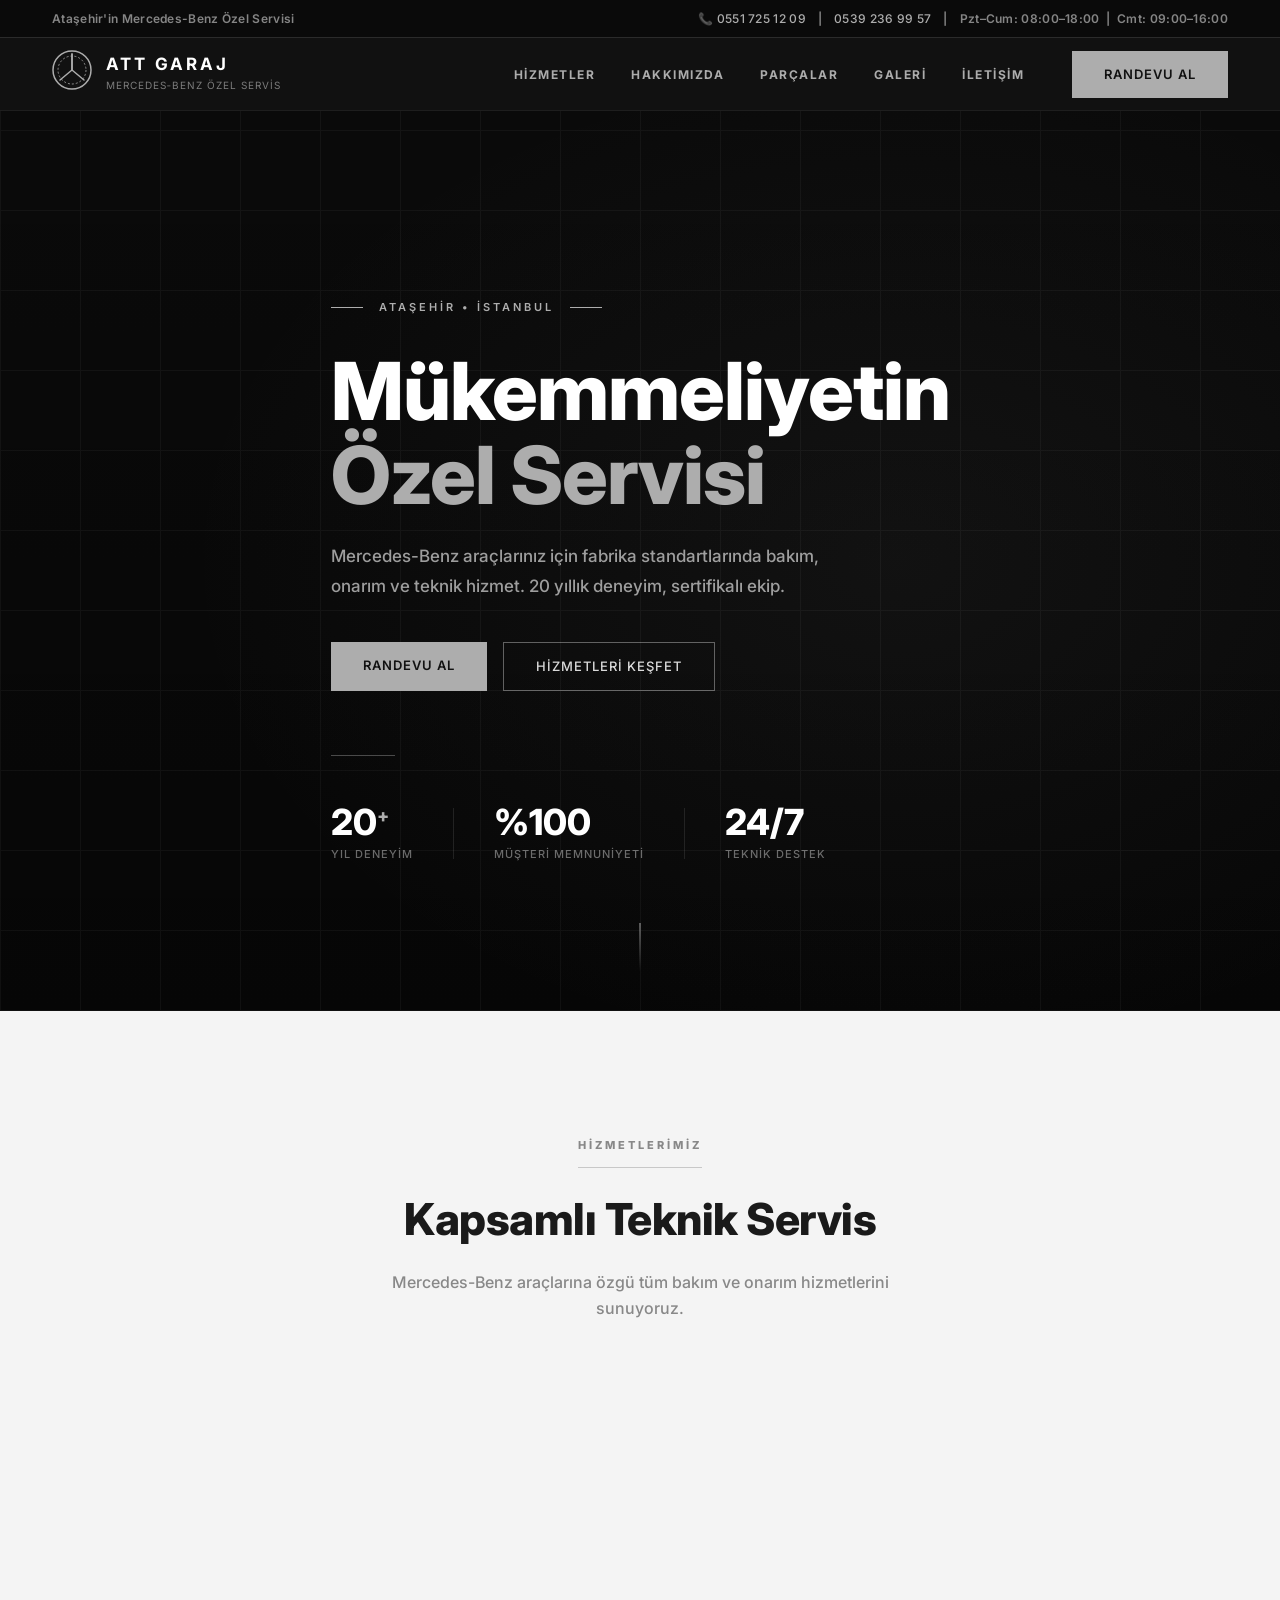
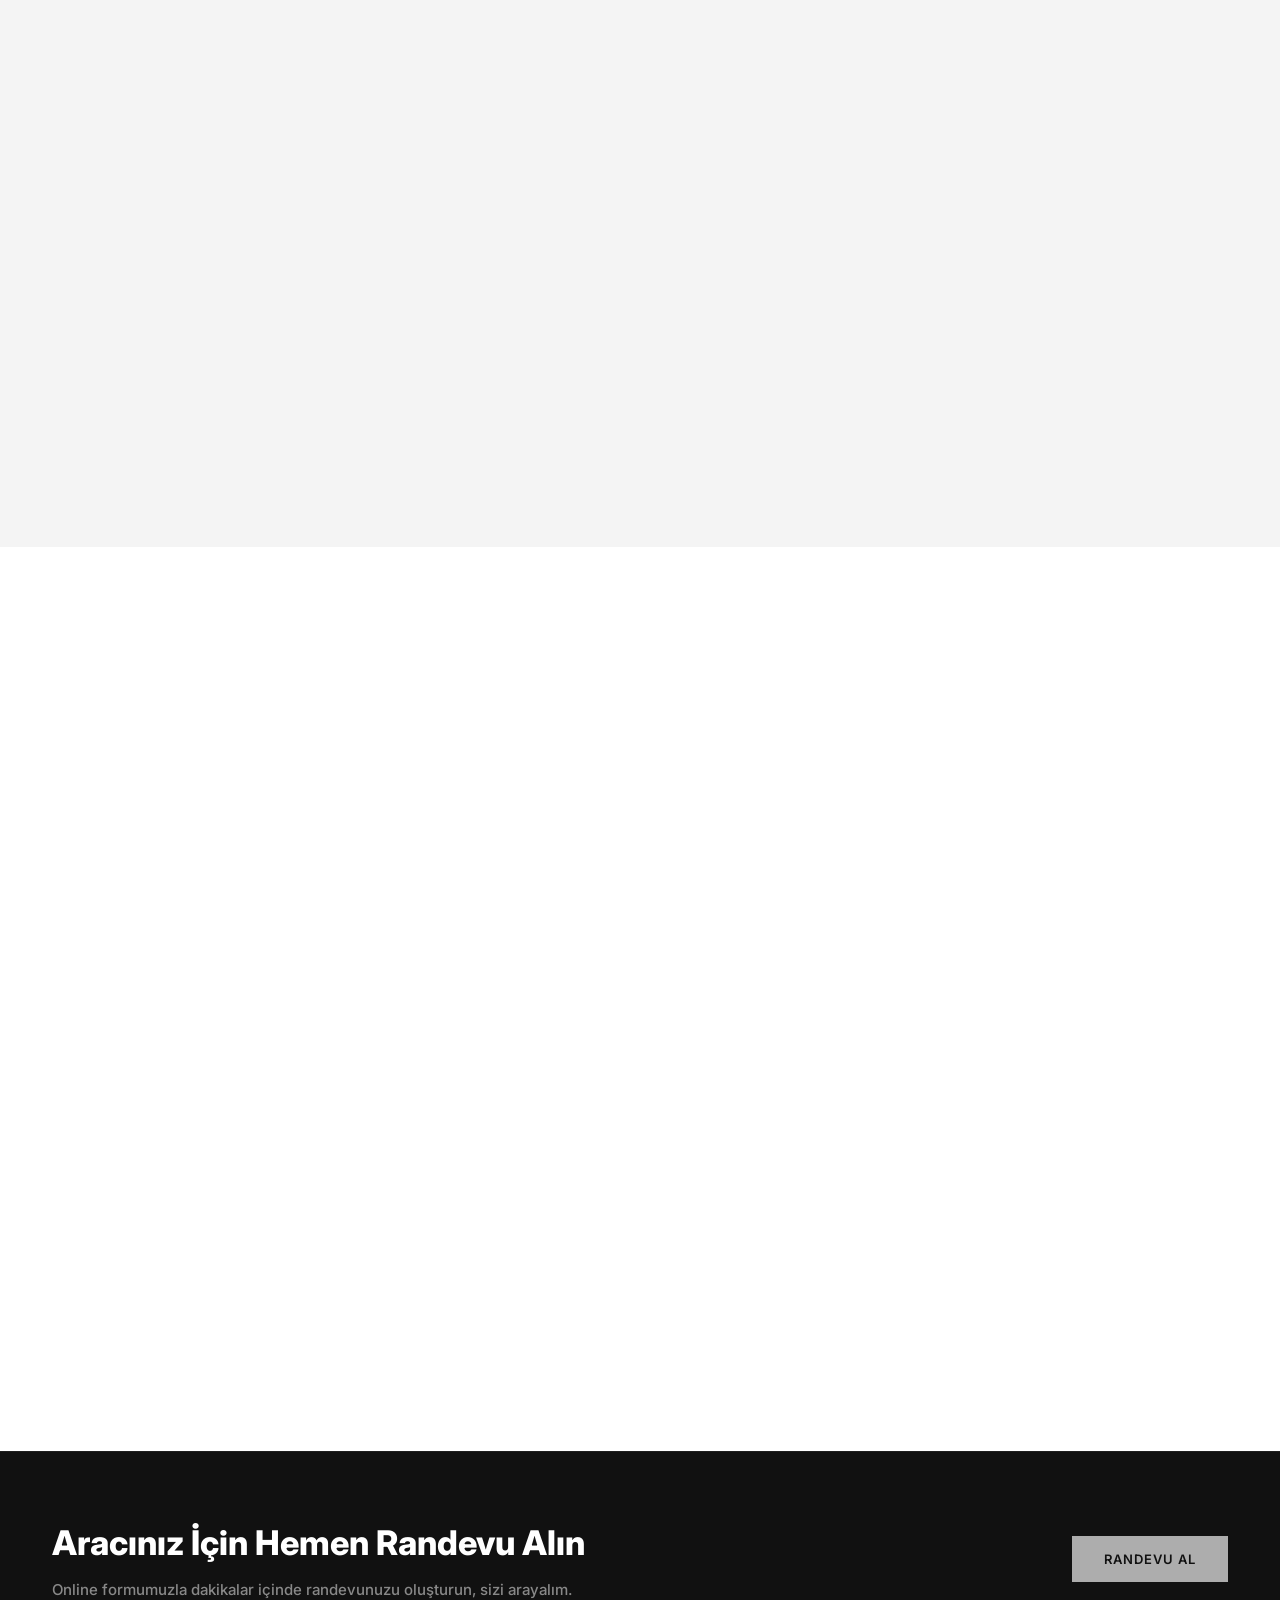
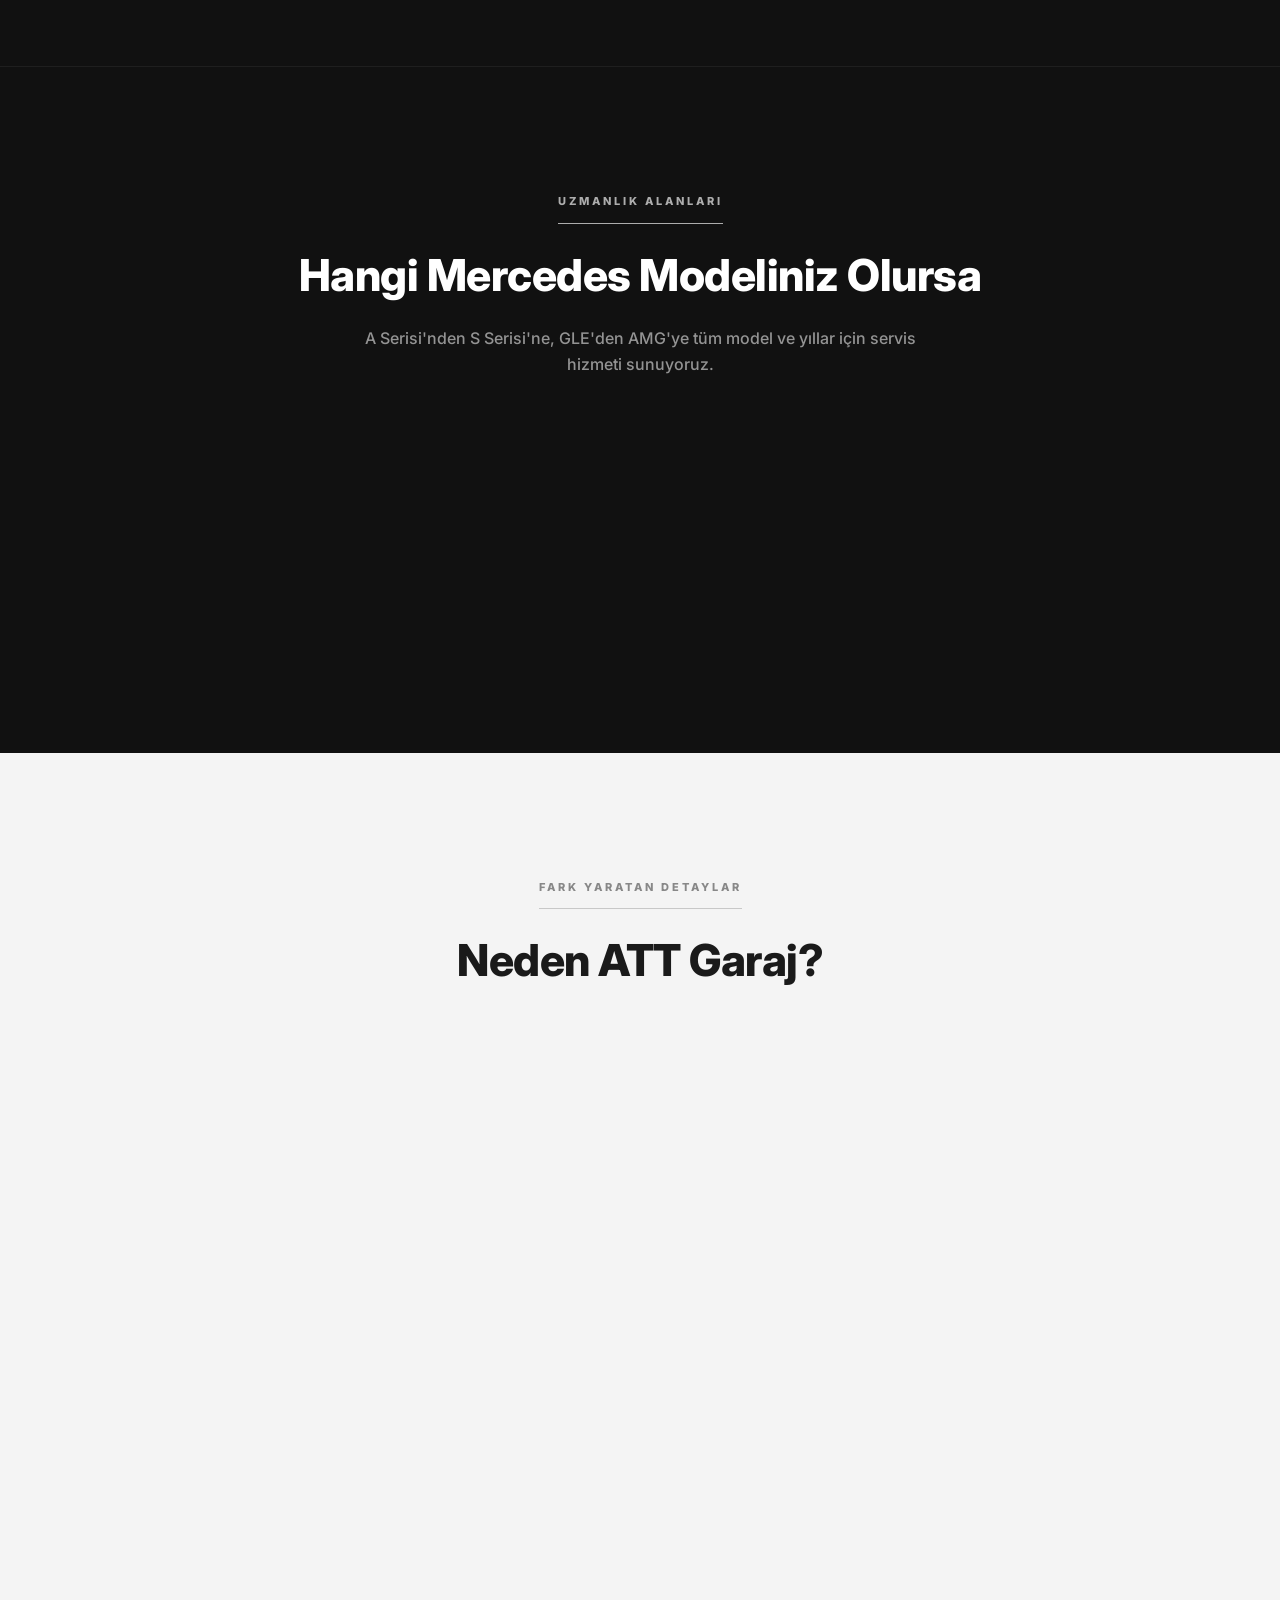
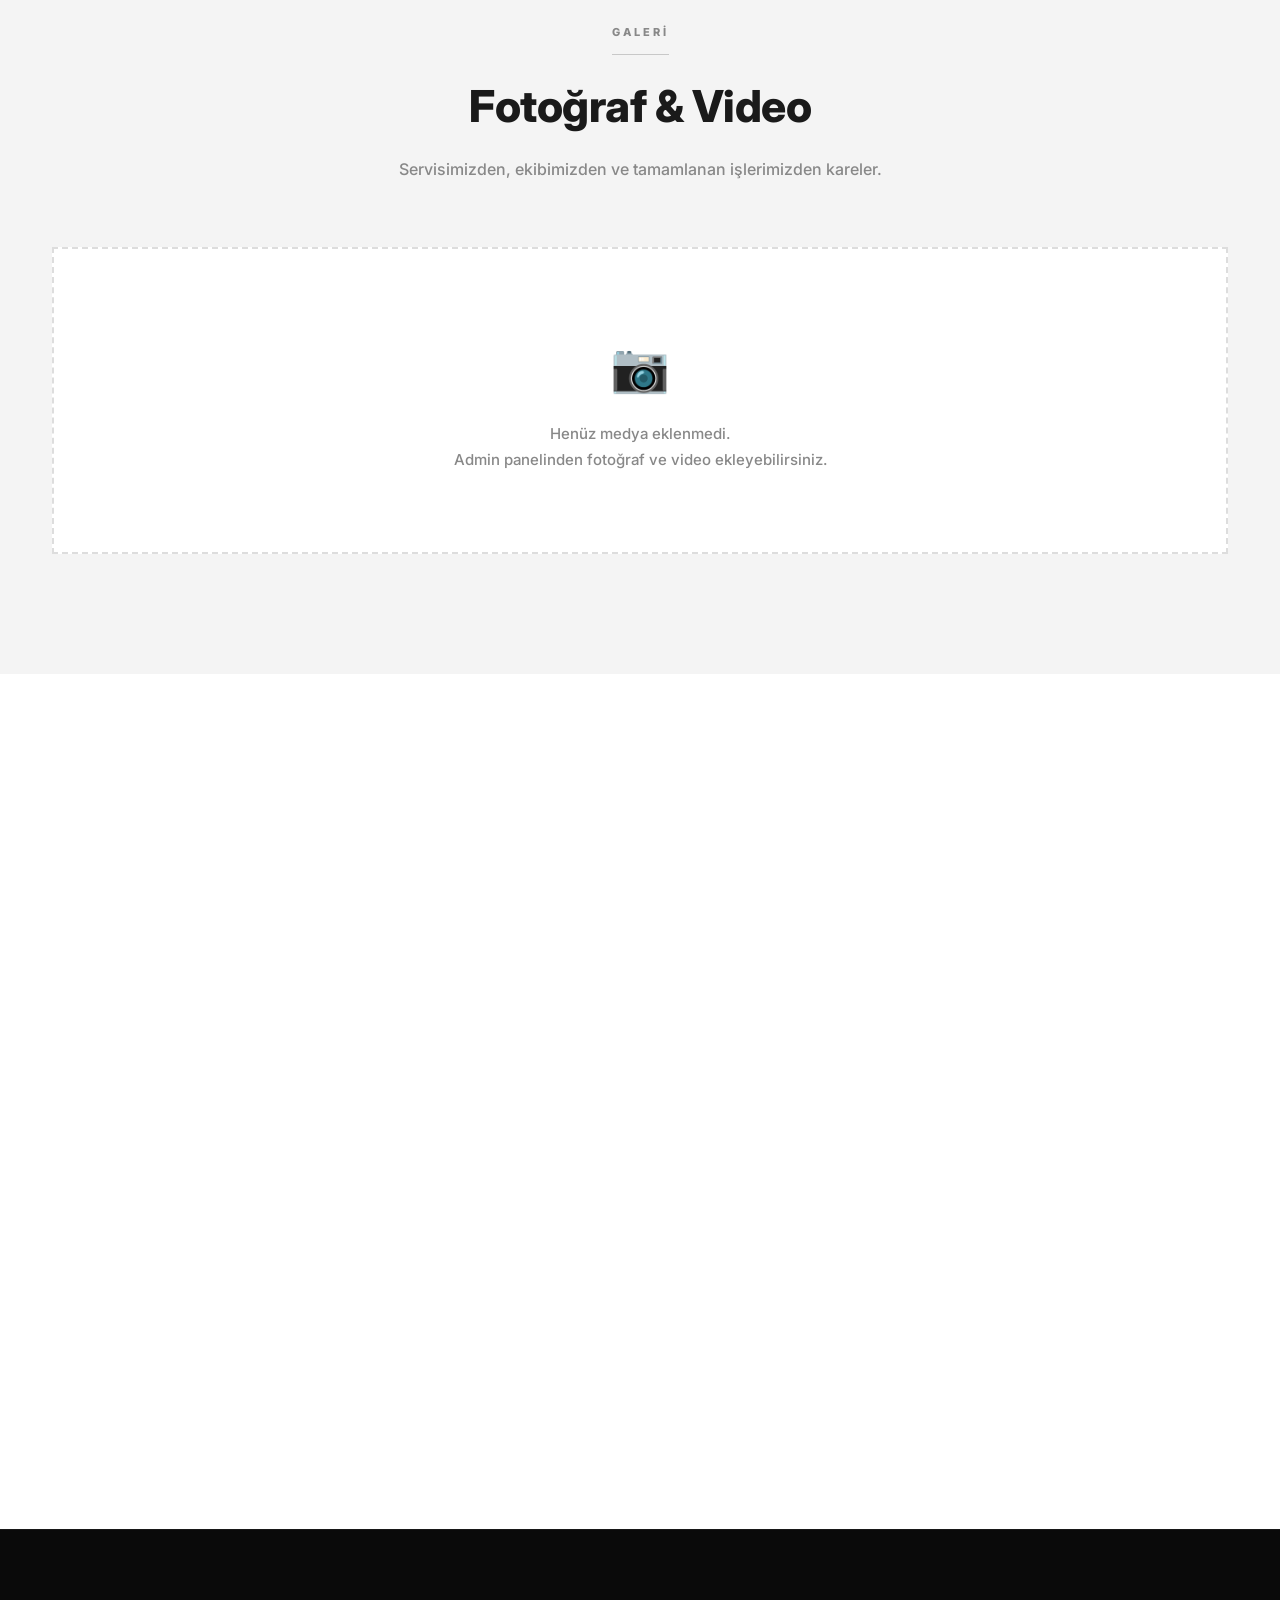
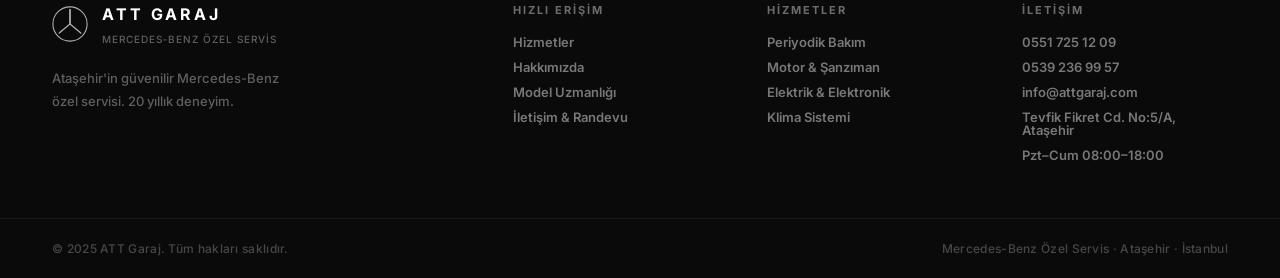
==== index.html @ ac6572b6 "site: ATT Garaj web sitesi" ====
<!DOCTYPE html>
<html lang="tr">
<head>
  <meta charset="UTF-8" />
  <meta name="viewport" content="width=device-width, initial-scale=1.0" />
  <title>ATT Garaj — Mercedes-Benz Özel Servis | Ataşehir</title>
  <link rel="stylesheet" href="style.css" />
  <link rel="preconnect" href="https://fonts.googleapis.com" />
  <link href="https://fonts.googleapis.com/css2?family=Inter:wght@300;400;500;600;700&display=swap" rel="stylesheet" />
</head>
<body>

  <!-- TOP BAR -->
  <div class="topbar">
    <div class="container topbar-inner">
      <span>Ataşehir'in Mercedes-Benz Özel Servisi</span>
      <div class="topbar-right">
        <a href="tel:+905517251209">📞 0551 725 12 09</a>
        <span>|</span>
        <a href="tel:+905392369957">0539 236 99 57</a>
        <span>|</span>
        <span>Pzt–Cum: 08:00–18:00 &nbsp;|&nbsp; Cmt: 09:00–16:00</span>
      </div>
    </div>
  </div>

  <!-- NAVBAR -->
  <header class="navbar" id="navbar">
    <div class="container nav-inner">
      <a href="#" class="logo">
        <div class="logo-emblem">
          <svg viewBox="0 0 40 40" fill="none" xmlns="http://www.w3.org/2000/svg" width="40" height="40">
            <circle cx="20" cy="20" r="19" stroke="#ADADAD" stroke-width="1.5"/>
            <circle cx="20" cy="20" r="14" stroke="#ADADAD" stroke-width="0.8" stroke-dasharray="2 2"/>
            <path d="M20 4 L20 20 L32 30" stroke="#ADADAD" stroke-width="1.5" stroke-linecap="round"/>
            <path d="M20 4 L20 20 L8 30" stroke="#ADADAD" stroke-width="1.5" stroke-linecap="round"/>
          </svg>
        </div>
        <div class="logo-text-wrap">
          <span class="logo-main">ATT GARAJ</span>
          <span class="logo-sub">Mercedes‑Benz Özel Servis</span>
        </div>
      </a>
      <nav class="nav-links">
        <a href="#hizmetler">Hizmetler</a>
        <a href="hakkimizda.html">Hakkımızda</a>
        <a href="parcalar.html">Parçalar</a>
        <a href="#galeri">Galeri</a>
        <a href="#iletisim">İletişim</a>
      </nav>
      <a href="randevu.html" class="btn-silver nav-cta">Randevu Al</a>
      <button class="hamburger" id="hamburger">
        <span></span><span></span><span></span>
      </button>
    </div>
    <nav class="mobile-menu" id="mobileMenu">
      <a href="#hizmetler">Hizmetler</a>
      <a href="hakkimizda.html">Hakkımızda</a>
      <a href="parcalar.html">Parçalar</a>
      <a href="#galeri">Galeri</a>
      <a href="#iletisim">İletişim</a>
      <a href="randevu.html" class="btn-silver mobile-cta">Randevu Al</a>
    </nav>
  </header>

  <!-- HERO -->
  <section class="hero" id="home">
    <div class="hero-bg">
      <div class="hero-gradient"></div>
      <div class="hero-pattern"></div>
    </div>
    <div class="container hero-content">
      <div class="hero-label">
        <span class="label-line"></span>
        <span>Ataşehir • İstanbul</span>
        <span class="label-line"></span>
      </div>
      <h1>Mükemmeliyetin<br /><em>Özel Servisi</em></h1>
      <p>Mercedes-Benz araçlarınız için fabrika standartlarında bakım, onarım ve teknik hizmet. 20 yıllık deneyim, sertifikalı ekip.</p>
      <div class="hero-cta">
        <a href="#iletisim" class="btn-silver">Randevu Al</a>
        <a href="#hizmetler" class="btn-ghost">Hizmetleri Keşfet</a>
      </div>
      <div class="hero-divider"></div>
      <div class="hero-stats">
        <div class="stat">
          <span class="stat-num">20<sup>+</sup></span>
          <span class="stat-label">Yıl Deneyim</span>
        </div>
        <div class="stat-sep"></div>
        <div class="stat">
          <span class="stat-num">%100</span>
          <span class="stat-label">Müşteri Memnuniyeti</span>
        </div>
        <div class="stat-sep"></div>
        <div class="stat">
          <span class="stat-num">24/7</span>
          <span class="stat-label">Teknik Destek</span>
        </div>
      </div>
    </div>
    <div class="hero-scroll">
      <span></span>
    </div>
  </section>

  <!-- HİZMETLER -->
  <section class="services" id="hizmetler">
    <div class="container">
      <div class="section-header">
        <span class="section-tag">Hizmetlerimiz</span>
        <h2>Kapsamlı Teknik Servis</h2>
        <p>Mercedes-Benz araçlarına özgü tüm bakım ve onarım hizmetlerini sunuyoruz.</p>
      </div>
      <div class="services-grid">
        <div class="svc-card" data-animate>
          <div class="svc-num">01</div>
          <div class="svc-icon">
            <svg viewBox="0 0 48 48" fill="none" width="36" height="36"><circle cx="24" cy="24" r="20" stroke="#ADADAD" stroke-width="1.5"/><path d="M24 12v12l8 8" stroke="#ADADAD" stroke-width="2" stroke-linecap="round"/></svg>
          </div>
          <h3>Periyodik Bakım</h3>
          <p>Motor yağı, filtre değişimi ve A/B servis bakımları fabrika spesifikasyonlarına uygun olarak yapılır.</p>
          <div class="svc-arrow">→</div>
        </div>
        <div class="svc-card" data-animate>
          <div class="svc-num">02</div>
          <div class="svc-icon">
            <svg viewBox="0 0 48 48" fill="none" width="36" height="36"><rect x="8" y="16" width="32" height="20" rx="3" stroke="#ADADAD" stroke-width="1.5"/><path d="M16 16V12a8 8 0 0116 0v4" stroke="#ADADAD" stroke-width="1.5"/></svg>
          </div>
          <h3>Motor & Şanzıman</h3>
          <p>Motor revizyonu, şanzıman bakımı ve yüksek performanslı AMG motor onarımları.</p>
          <div class="svc-arrow">→</div>
        </div>
        <div class="svc-card" data-animate>
          <div class="svc-num">03</div>
          <div class="svc-icon">
            <svg viewBox="0 0 48 48" fill="none" width="36" height="36"><circle cx="16" cy="36" r="6" stroke="#ADADAD" stroke-width="1.5"/><circle cx="36" cy="36" r="6" stroke="#ADADAD" stroke-width="1.5"/><path d="M8 20h32l-4-8H12L8 20z" stroke="#ADADAD" stroke-width="1.5"/></svg>
          </div>
          <h3>Süspansiyon & Fren</h3>
          <p>Fren balatası, disk, amortisör ve direksiyon sistemi bakım ve değişim işlemleri.</p>
          <div class="svc-arrow">→</div>
        </div>
        <div class="svc-card" data-animate>
          <div class="svc-num">04</div>
          <div class="svc-icon">
            <svg viewBox="0 0 48 48" fill="none" width="36" height="36"><path d="M12 24h24M24 12v24" stroke="#ADADAD" stroke-width="2" stroke-linecap="round"/><circle cx="24" cy="24" r="18" stroke="#ADADAD" stroke-width="1.5"/></svg>
          </div>
          <h3>Elektrik & Elektronik</h3>
          <p>STAR Diagnostic sistemi ile arıza tespiti, ECU güncellemesi ve elektrik sistemi onarımı.</p>
          <div class="svc-arrow">→</div>
        </div>
        <div class="svc-card" data-animate>
          <div class="svc-num">05</div>
          <div class="svc-icon">
            <svg viewBox="0 0 48 48" fill="none" width="36" height="36"><path d="M10 28C10 22 14 16 24 16s14 6 14 12" stroke="#ADADAD" stroke-width="1.5" stroke-linecap="round"/><path d="M18 36h12" stroke="#ADADAD" stroke-width="2" stroke-linecap="round"/><path d="M20 32l4-8 4 8" stroke="#ADADAD" stroke-width="1.5" stroke-linecap="round" stroke-linejoin="round"/></svg>
          </div>
          <h3>Klima Sistemi</h3>
          <p>Klima dolum, soğutucu gaz değişimi ve Mercedes Airmatic hava süspansiyon bakımı.</p>
          <div class="svc-arrow">→</div>
        </div>
        <div class="svc-card" data-animate>
          <div class="svc-num">06</div>
          <div class="svc-icon">
            <svg viewBox="0 0 48 48" fill="none" width="36" height="36"><path d="M24 8l4 10h10l-8 6 3 10-9-6-9 6 3-10-8-6h10z" stroke="#ADADAD" stroke-width="1.5" stroke-linejoin="round"/></svg>
          </div>
          <h3>Garantili İşçilik</h3>
          <p>Tüm bakım ve onarım işlemlerimiz yazılı garanti kapsamındadır. Orijinal yedek parça kullanımı.</p>
          <div class="svc-arrow">→</div>
        </div>
      </div>
    </div>
  </section>

  <!-- HAKKIMIZDA -->
  <section class="about" id="hakkimizda">
    <div class="container about-inner">
      <div class="about-visual" data-animate>
        <div class="about-card-main">
          <div class="about-icon-large">
            <svg viewBox="0 0 120 120" fill="none" width="120" height="120">
              <circle cx="60" cy="60" r="56" stroke="#ADADAD" stroke-width="1"/>
              <circle cx="60" cy="60" r="44" stroke="#ADADAD" stroke-width="0.5" stroke-dasharray="3 3"/>
              <path d="M60 16 L60 60 L88 80" stroke="#ADADAD" stroke-width="2" stroke-linecap="round"/>
              <path d="M60 16 L60 60 L32 80" stroke="#ADADAD" stroke-width="2" stroke-linecap="round"/>
            </svg>
          </div>
          <div class="about-card-label">ATT GARAJ</div>
          <div class="about-card-sub">Mercedes-Benz Özel Servis</div>
          <div class="about-card-sub">Ataşehir, İstanbul</div>
        </div>
        <div class="about-badge-list">
          <div class="about-badge">⚙️ STAR Diagnostic</div>
          <div class="about-badge">🔩 Orijinal Parça</div>
          <div class="about-badge">📋 Yazılı Garanti</div>
        </div>
      </div>
      <div class="about-text" data-animate>
        <span class="section-tag">Hakkımızda</span>
        <h2>20 Yıllık Güven,<br />Mercedes Uzmanlığı</h2>
        <p>ATT Garaj olarak Ataşehir'de 2004 yılından bu yana yalnızca Mercedes-Benz araçlarına özel servis hizmeti sunmaktayız. Yetkili servis kalitesini uygun maliyetle birleştiren felsefemiz, binlerce Mercedes sahibinin tercih sebebi olmuştur.</p>
        <p>Ekibimiz Mercedes-Benz sertifikalı teknisyenlerden oluşmakta; STAR Diagnostic ekipmanı ve orijinal yedek parçalar kullanılmaktadır.</p>
        <div class="about-features">
          <div class="af-item">
            <div class="af-dot"></div>
            <span>Mercedes-Benz sertifikalı teknisyenler</span>
          </div>
          <div class="af-item">
            <div class="af-dot"></div>
            <span>STAR Diagnostic orijinal teşhis ekipmanı</span>
          </div>
          <div class="af-item">
            <div class="af-dot"></div>
            <span>%100 orijinal ve garantili yedek parça</span>
          </div>
          <div class="af-item">
            <div class="af-dot"></div>
            <span>Şeffaf fiyat, sürpriz ücret yok</span>
          </div>
          <div class="af-item">
            <div class="af-dot"></div>
            <span>Teslimde detaylı teknik rapor</span>
          </div>
          <div class="af-item">
            <div class="af-dot"></div>
            <span>Tüm Mercedes modelleri — C, E, S, GLE, AMG</span>
          </div>
        </div>
        <a href="hakkimizda.html" class="btn-silver">Tüm Hikayemizi Okuyun →</a>
      </div>
    </div>
  </section>

  <!-- RANDEVU CTA -->
  <section class="randevu-cta">
    <div class="container rcta-inner">
      <div class="rcta-text">
        <h2>Aracınız İçin Hemen Randevu Alın</h2>
        <p>Online formumuzla dakikalar içinde randevunuzu oluşturun, sizi arayalım.</p>
      </div>
      <a href="randevu.html" class="btn-silver">Randevu Al</a>
    </div>
  </section>

  <!-- UZMANLIK -->
  <section class="expertise" id="uzmanlık">
    <div class="container">
      <div class="section-header light">
        <span class="section-tag silver">Uzmanlık Alanları</span>
        <h2>Hangi Mercedes Modeliniz Olursa</h2>
        <p>A Serisi'nden S Serisi'ne, GLE'den AMG'ye tüm model ve yıllar için servis hizmeti sunuyoruz.</p>
      </div>
      <div class="models-grid">
        <div class="model-item" data-animate>A Serisi</div>
        <div class="model-item" data-animate>C Serisi</div>
        <div class="model-item" data-animate>E Serisi</div>
        <div class="model-item" data-animate>S Serisi</div>
        <div class="model-item" data-animate>GLA / GLB</div>
        <div class="model-item" data-animate>GLC / GLE</div>
        <div class="model-item" data-animate>GLS / G</div>
        <div class="model-item featured" data-animate>AMG</div>
      </div>
    </div>
  </section>

  <!-- NEDEN BİZ -->
  <section class="why" id="neden">
    <div class="container">
      <div class="section-header">
        <span class="section-tag">Fark Yaratan Detaylar</span>
        <h2>Neden ATT Garaj?</h2>
      </div>
      <div class="why-grid">
        <div class="why-card" data-animate>
          <div class="why-num">01</div>
          <h3>Yetkili Kalitesi,<br/>Özel Fiyat</h3>
          <p>Fabrika standartlarında hizmet, yetkili servis fiyatlarının çok altında maliyetle.</p>
        </div>
        <div class="why-card why-card--accent" data-animate>
          <div class="why-num">02</div>
          <h3>Şeffaf<br/>Fiyatlandırma</h3>
          <p>İşlem öncesi yazılı teklif, onayınız olmadan hiçbir ek maliyet çıkmaz.</p>
        </div>
        <div class="why-card" data-animate>
          <div class="why-num">03</div>
          <h3>Hızlı<br/>Teslim</h3>
          <p>Çoğu periyodik bakım aynı gün teslim. Büyük onarımlar için gerçekçi süre taahhüdü.</p>
        </div>
        <div class="why-card" data-animate>
          <div class="why-num">04</div>
          <h3>Araç Takip<br/>Sistemi</h3>
          <p>Servis sürecinde aracınızın durumunu WhatsApp üzerinden anlık olarak takip edebilirsiniz.</p>
        </div>
      </div>
    </div>
  </section>

  <!-- GALERİ & MEDYA -->
  <section class="media-section" id="galeri">
    <div class="container">
      <div class="section-header">
        <span class="section-tag">Galeri</span>
        <h2>Fotoğraf & Video</h2>
        <p>Servisimizden, ekibimizden ve tamamlanan işlerimizden kareler.</p>
      </div>
      <div class="media-grid" id="mediaGrid">
        <!-- localStorage'dan dinamik olarak dolacak -->
        <div class="media-empty" id="mediaEmpty">
          <div class="media-empty-icon">📷</div>
          <p>Henüz medya eklenmedi.<br/>Admin panelinden fotoğraf ve video ekleyebilirsiniz.</p>
</div>
      </div>
      <div class="media-more" id="mediaMore" style="display:none;">
        <a href="#" class="btn-ghost-dark" id="loadMoreBtn">Daha Fazla Göster</a>
      </div>
    </div>
  </section>

  <!-- İLETİŞİM -->
  <section class="contact" id="iletisim">
    <div class="container contact-inner contact-simple">
      <div class="contact-info" data-animate>
        <span class="section-tag">İletişim</span>
        <h2>Bize Ulaşın</h2>
        <p>Randevu almak ya da bilgi almak için aşağıdaki kanalları kullanabilirsiniz.</p>
        <div class="contact-items">
          <div class="ci">
            <div class="ci-icon">
              <svg viewBox="0 0 24 24" fill="none" width="20" height="20"><path d="M12 2C8.13 2 5 5.13 5 9c0 5.25 7 13 7 13s7-7.75 7-13c0-3.87-3.13-7-7-7zm0 9.5a2.5 2.5 0 110-5 2.5 2.5 0 010 5z" fill="#ADADAD"/></svg>
            </div>
            <div>
              <strong>Adres</strong>
              <p>Küçükbakkalköy, Tevfik Fikret Cd. No:5/A<br/>34750 Ataşehir / İstanbul</p>
            </div>
          </div>
          <div class="ci">
            <div class="ci-icon">
              <svg viewBox="0 0 24 24" fill="none" width="20" height="20"><path d="M6.62 10.79a15.05 15.05 0 006.59 6.59l2.2-2.2a1 1 0 011.01-.24c1.12.37 2.33.57 3.58.57a1 1 0 011 1V20a1 1 0 01-1 1C10.18 21 3 13.82 3 5a1 1 0 011-1h3.5a1 1 0 011 1c0 1.25.2 2.46.57 3.58a1 1 0 01-.25 1.01l-2.2 2.2z" fill="#ADADAD"/></svg>
            </div>
            <div>
              <strong>Telefon</strong>
              <p><a href="tel:+905517251209">0551 725 12 09</a><br/><a href="tel:+905392369957">0539 236 99 57</a></p>
            </div>
          </div>
          <div class="ci">
            <div class="ci-icon">
              <svg viewBox="0 0 24 24" fill="none" width="20" height="20"><path d="M12 2C6.48 2 2 6.48 2 12s4.48 10 10 10 10-4.48 10-10S17.52 2 12 2zm.5 5v5.25l4.5 2.67-.75 1.23L11 13V7h1.5z" fill="#ADADAD"/></svg>
            </div>
            <div>
              <strong>Çalışma Saatleri</strong>
              <p>Pazartesi – Cuma: 08:00 – 18:00<br/>Cumartesi: 09:00 – 16:00</p>
            </div>
          </div>
          <div class="ci">
            <div class="ci-icon">
              <svg viewBox="0 0 24 24" fill="none" width="20" height="20"><path d="M20 4H4a2 2 0 00-2 2v12a2 2 0 002 2h16a2 2 0 002-2V6a2 2 0 00-2-2zm0 4l-8 5-8-5V6l8 5 8-5v2z" fill="#ADADAD"/></svg>
            </div>
            <div>
              <strong>E-posta</strong>
              <p><a href="mailto:info@attgaraj.com">info@attgaraj.com</a></p>
            </div>
          </div>
        </div>
        <a href="randevu.html" class="btn-silver" style="margin-top:36px;">Online Randevu Al →</a>
      </div>
      <div class="contact-map-col" data-animate>
        <iframe
          src="https://www.google.com/maps/embed?pb=!1m18!1m12!1m3!1d3010.5!2d29.1012!3d40.9890!2m3!1f0!2f0!3f0!3m2!1i1024!2i768!4f13.1!3m3!1m2!1s0x14cac7a3e3b2c3b7%3A0x1!2sTevfik+Fikret+Cd.+No%3A5%2FA%2C+K%C3%BC%C3%A7%C3%BCkbakkalk%C3%B6y%2C+Ata%C5%9Fehir%2C+%C4%B0stanbul!5e0!3m2!1str!2str!4v1699999999999"
          width="100%" height="100%" style="border:0;min-height:400px;" allowfullscreen loading="lazy">
        </iframe>
      </div>
    </div>
  </section>

  <!-- FOOTER -->
  <footer class="footer">
    <div class="container footer-inner">
      <div class="footer-brand">
        <div class="footer-logo">
          <svg viewBox="0 0 40 40" fill="none" width="36" height="36">
            <circle cx="20" cy="20" r="19" stroke="#ADADAD" stroke-width="1.2"/>
            <path d="M20 4 L20 20 L32 30" stroke="#ADADAD" stroke-width="1.5" stroke-linecap="round"/>
            <path d="M20 4 L20 20 L8 30" stroke="#ADADAD" stroke-width="1.5" stroke-linecap="round"/>
          </svg>
          <div>
            <span class="footer-name">ATT GARAJ</span>
            <span class="footer-sub">Mercedes‑Benz Özel Servis</span>
          </div>
        </div>
        <p>Ataşehir'in güvenilir Mercedes-Benz özel servisi. 20 yıllık deneyim.</p>
      </div>
      <div class="footer-links-col">
        <strong>Hızlı Erişim</strong>
        <a href="#hizmetler">Hizmetler</a>
        <a href="#hakkimizda">Hakkımızda</a>
        <a href="#uzmanlık">Model Uzmanlığı</a>
        <a href="#iletisim">İletişim & Randevu</a>
      </div>
      <div class="footer-links-col">
        <strong>Hizmetler</strong>
        <a href="#hizmetler">Periyodik Bakım</a>
        <a href="#hizmetler">Motor & Şanzıman</a>
        <a href="#hizmetler">Elektrik & Elektronik</a>
        <a href="#hizmetler">Klima Sistemi</a>
      </div>
      <div class="footer-links-col">
        <strong>İletişim</strong>
        <a href="tel:+905517251209">0551 725 12 09</a>
        <a href="tel:+905392369957">0539 236 99 57</a>
        <a href="mailto:info@attgaraj.com">info@attgaraj.com</a>
        <span>Tevfik Fikret Cd. No:5/A, Ataşehir</span>
        <span>Pzt–Cum 08:00–18:00</span>
      </div>
    </div>
    <div class="footer-bottom">
      <div class="container footer-bottom-inner">
        <span>© 2025 ATT Garaj. Tüm hakları saklıdır.</span>
        <span>Mercedes-Benz Özel Servis · Ataşehir · İstanbul</span>
      </div>
    </div>
  </footer>

  <script src="script.js"></script>
  <script>
    // Galeri: localStorage'dan medya yükle
    (function loadGaleri() {
      const list = JSON.parse(localStorage.getItem('att_medya') || '[]');
      const grid = document.getElementById('mediaGrid');
      const empty = document.getElementById('mediaEmpty');
      const more = document.getElementById('mediaMore');
      if (!list.length) return;
      empty.style.display = 'none';
      const show = list.slice(0, 9);
      show.forEach(m => {
        const el = document.createElement('div');
        el.className = 'media-item';
        el.setAttribute('data-animate', '');
        if (m.tur === 'resim') {
          el.innerHTML = `<img src="${m.url}" alt="${m.baslik||''}" loading="lazy" /><div class="media-item-overlay"><span class="media-item-caption">${m.baslik||''}</span></div>`;
        } else {
          el.className = 'media-item media-item-video';
          el.innerHTML = `<iframe src="${m.url}" allowfullscreen loading="lazy"></iframe>`;
        }
        grid.insertBefore(el, empty);
      });
      if (list.length > 9) { more.style.display = 'block'; }
    })();
  </script>
</body>
</html>
---- style.css ----
/* ===== RESET & BASE ===== */
*, *::before, *::after { box-sizing: border-box; margin: 0; padding: 0; }
html { scroll-behavior: smooth; font-size: 16px; }
body {
  font-family: 'Inter', sans-serif;
  color: #1a1a1a;
  background: #fff;
  line-height: 1.6;
  font-weight: 500;
  -webkit-font-smoothing: antialiased;
}
a { text-decoration: none; color: inherit; }

/* ===== VARIABLES ===== */
:root {
  --black:   #0a0a0a;
  --dark:    #111111;
  --dark2:   #1a1a1a;
  --mid:     #2a2a2a;
  --gray:    #888888;
  --silver:  #c8c8c8;
  --light:   #f4f4f4;
  --white:   #ffffff;
  --gold:    #ADADAD;
  --gold-lt: #C8C8C8;
}

/* ===== CONTAINER ===== */
.container { max-width: 1240px; margin: 0 auto; padding: 0 32px; }

/* ===== BUTTONS ===== */
.btn-silver {
  display: inline-block;
  background: var(--gold);
  color: #111111;
  padding: 13px 32px;
  font-size: 13px;
  font-weight: 600;
  letter-spacing: 1px;
  text-transform: uppercase;
  border: none;
  cursor: pointer;
  transition: background 0.2s, transform 0.15s;
}
.btn-silver:hover { background: var(--gold-lt); transform: translateY(-1px); }
.btn-ghost {
  display: inline-block;
  border: 1px solid rgba(255,255,255,0.35);
  color: rgba(255,255,255,0.85);
  padding: 13px 32px;
  font-size: 13px;
  font-weight: 500;
  letter-spacing: 1px;
  text-transform: uppercase;
  transition: border-color 0.2s, color 0.2s;
}
.btn-ghost:hover { border-color: var(--gold); color: var(--gold); }
.full-width { width: 100%; text-align: center; }

/* ===== SECTION HEADER ===== */
.section-header { text-align: center; margin-bottom: 64px; }
.section-header h2 { font-size: clamp(28px, 3.5vw, 44px); font-weight: 700; letter-spacing: -0.5px; margin-bottom: 16px; }
.section-header p { color: var(--gray); font-size: 16px; max-width: 560px; margin: 0 auto; }
.section-header.light h2 { color: var(--white); }
.section-header.light p { color: rgba(255,255,255,0.55); }
.section-tag {
  display: inline-block;
  font-size: 11px;
  font-weight: 700;
  letter-spacing: 3px;
  text-transform: uppercase;
  color: var(--gray);
  margin-bottom: 16px;
  padding-bottom: 12px;
  border-bottom: 1px solid var(--silver);
}
.section-tag.silver { color: var(--gold); border-bottom-color: var(--gold); }

/* ===== TOP BAR ===== */
.topbar {
  background: var(--black);
  border-bottom: 1px solid rgba(173,173,173,0.2);
  padding: 9px 0;
}
.topbar-inner {
  display: flex;
  justify-content: space-between;
  align-items: center;
  font-size: 12px;
  color: rgba(255,255,255,0.5);
  letter-spacing: 0.3px;
}
.topbar-right { display: flex; align-items: center; gap: 12px; }
.topbar-right a { color: var(--gold); font-weight: 500; }
.topbar-right a:hover { color: var(--gold-lt); }

/* ===== NAVBAR ===== */
.navbar {
  position: sticky;
  top: 0;
  z-index: 200;
  background: rgba(10,10,10,0.97);
  backdrop-filter: blur(12px);
  border-bottom: 1px solid rgba(255,255,255,0.06);
  transition: box-shadow 0.3s;
}
.navbar.scrolled { box-shadow: 0 4px 32px rgba(0,0,0,0.6); }
.nav-inner {
  display: flex;
  align-items: center;
  height: 72px;
  gap: 40px;
}
.logo { display: flex; align-items: center; gap: 14px; }
.logo-emblem { flex-shrink: 0; }
.logo-text-wrap { display: flex; flex-direction: column; }
.logo-main { font-size: 17px; font-weight: 700; color: var(--white); letter-spacing: 3px; line-height: 1; }
.logo-sub { font-size: 10px; font-weight: 400; color: rgba(255,255,255,0.45); letter-spacing: 1px; margin-top: 4px; text-transform: uppercase; }
.nav-links { display: flex; gap: 36px; margin-left: auto; }
.nav-links a {
  color: rgba(255,255,255,0.65);
  font-size: 12px;
  font-weight: 500;
  letter-spacing: 1.5px;
  text-transform: uppercase;
  transition: color 0.2s;
}
.nav-links a:hover { color: var(--gold); }
.nav-cta { margin-left: 8px; }
.hamburger {
  display: none;
  flex-direction: column;
  justify-content: space-between;
  width: 26px; height: 18px;
  background: none; border: none; cursor: pointer;
  margin-left: auto;
}
.hamburger span { display: block; height: 1.5px; background: #fff; border-radius: 2px; transition: transform 0.3s; }
.mobile-menu {
  display: none; flex-direction: column;
  background: var(--dark); padding: 8px 32px 24px; gap: 0;
  border-top: 1px solid rgba(255,255,255,0.06);
}
.mobile-menu a {
  color: rgba(255,255,255,0.7); font-size: 13px; font-weight: 500;
  letter-spacing: 1.5px; text-transform: uppercase;
  padding: 14px 0; border-bottom: 1px solid rgba(255,255,255,0.06);
}
.mobile-cta { margin-top: 20px; text-align: center; }
.mobile-menu.open { display: flex; }

/* ===== HERO ===== */
.hero {
  position: relative;
  min-height: 100vh;
  display: flex;
  align-items: center;
  background: var(--black);
  overflow: hidden;
}
.hero-bg { position: absolute; inset: 0; }
.hero-gradient {
  position: absolute; inset: 0;
  background: radial-gradient(ellipse 80% 80% at 70% 50%, rgba(173,173,173,0.06) 0%, transparent 70%),
              linear-gradient(180deg, rgba(0,0,0,0) 0%, rgba(0,0,0,0.4) 100%);
}
.hero-pattern {
  position: absolute; inset: 0; opacity: 0.04;
  background-image: repeating-linear-gradient(0deg, #fff 0, #fff 1px, transparent 1px, transparent 80px),
                    repeating-linear-gradient(90deg, #fff 0, #fff 1px, transparent 1px, transparent 80px);
}
.hero-content { position: relative; z-index: 1; padding: 120px 32px 80px; max-width: 800px; }
.hero-label {
  display: flex; align-items: center; gap: 16px;
  font-size: 11px; font-weight: 600; letter-spacing: 3px;
  color: var(--gold); text-transform: uppercase; margin-bottom: 32px;
}
.label-line { flex: 0 0 32px; height: 1px; background: var(--gold); }
.hero-content h1 {
  font-size: clamp(40px, 7vw, 80px); font-weight: 700; color: var(--white);
  line-height: 1.05; letter-spacing: -1px; margin-bottom: 24px;
}
.hero-content h1 em { font-style: normal; color: var(--gold); }
.hero-content p { font-size: 17px; color: rgba(255,255,255,0.6); max-width: 520px; margin-bottom: 40px; font-weight: 300; line-height: 1.8; }
.hero-cta { display: flex; gap: 16px; flex-wrap: wrap; margin-bottom: 64px; }
.hero-divider { width: 64px; height: 1px; background: rgba(173,173,173,0.4); margin-bottom: 48px; }
.hero-stats { display: flex; gap: 0; flex-wrap: wrap; }
.stat { padding: 0 40px 0 0; }
.stat:first-child { padding-left: 0; }
.stat-num { display: block; font-size: 36px; font-weight: 700; color: var(--white); line-height: 1; }
.stat-num sup { font-size: 18px; color: var(--gold); }
.stat-label { display: block; font-size: 11px; letter-spacing: 1px; color: rgba(255,255,255,0.4); text-transform: uppercase; margin-top: 6px; }
.stat-sep { width: 1px; background: rgba(255,255,255,0.1); margin: 4px 40px 4px 0; align-self: stretch; }
.hero-scroll {
  position: absolute; bottom: 40px; left: 50%; transform: translateX(-50%);
  display: flex; flex-direction: column; align-items: center;
}
.hero-scroll span {
  width: 1px; height: 48px;
  background: linear-gradient(to bottom, var(--gold), transparent);
  animation: scrollLine 2s ease-in-out infinite;
}
@keyframes scrollLine { 0%,100%{opacity:0.2} 50%{opacity:1} }

/* ===== SERVICES ===== */
.services { padding: 120px 0; background: var(--light); }
.services-grid { display: grid; grid-template-columns: repeat(3, 1fr); gap: 2px; }
.svc-card {
  background: var(--white);
  padding: 48px 36px;
  position: relative;
  transition: background 0.3s;
  cursor: default;
}
.svc-card:hover { background: var(--dark); }
.svc-card:hover h3 { color: var(--white); }
.svc-card:hover p { color: rgba(255,255,255,0.5); }
.svc-card:hover .svc-num { color: rgba(173,173,173,0.15); }
.svc-card:hover .svc-arrow { color: var(--gold); }
.svc-num {
  position: absolute; top: 28px; right: 28px;
  font-size: 48px; font-weight: 800; color: rgba(0,0,0,0.04);
  line-height: 1; transition: color 0.3s;
}
.svc-icon { margin-bottom: 24px; }
.svc-card h3 { font-size: 18px; font-weight: 700; margin-bottom: 12px; color: var(--dark); transition: color 0.3s; }
.svc-card p { font-size: 14px; color: var(--gray); line-height: 1.7; transition: color 0.3s; }
.svc-arrow { margin-top: 24px; font-size: 20px; color: transparent; transition: color 0.3s; }

/* ===== ABOUT ===== */
.about { padding: 120px 0; }
.about-inner { display: grid; grid-template-columns: 1fr 1.2fr; gap: 80px; align-items: center; }
.about-visual { display: flex; flex-direction: column; gap: 16px; }
.about-card-main {
  background: var(--dark);
  border: 1px solid rgba(173,173,173,0.15);
  border-radius: 2px;
  padding: 60px 40px;
  display: flex; flex-direction: column; align-items: center;
  gap: 12px; text-align: center;
}
.about-icon-large { margin-bottom: 8px; }
.about-card-label { font-size: 20px; font-weight: 700; color: var(--white); letter-spacing: 3px; }
.about-card-sub { font-size: 13px; color: rgba(255,255,255,0.45); letter-spacing: 1px; }
.about-badge-list { display: flex; gap: 8px; flex-wrap: wrap; }
.about-badge {
  background: var(--light); border: 1px solid #e4e4e4;
  padding: 10px 16px; font-size: 12px; font-weight: 600; color: var(--dark2);
  letter-spacing: 0.5px; flex: 1; text-align: center;
}
.about-text { display: flex; flex-direction: column; gap: 0; }
.about-text h2 { font-size: clamp(28px, 3vw, 42px); font-weight: 700; letter-spacing: -0.5px; margin-bottom: 20px; margin-top: 16px; }
.about-text > p { font-size: 15px; color: #555; line-height: 1.8; margin-bottom: 16px; }
.about-features { display: flex; flex-direction: column; gap: 10px; margin: 24px 0 36px; }
.af-item { display: flex; align-items: center; gap: 14px; font-size: 14px; color: var(--dark2); }
.af-dot { width: 6px; height: 6px; background: var(--gold); flex-shrink: 0; }

/* ===== EXPERTISE ===== */
.expertise { padding: 120px 0; background: var(--dark); }
.models-grid { display: grid; grid-template-columns: repeat(4, 1fr); gap: 2px; margin-top: 64px; }
.model-item {
  padding: 36px 24px;
  font-size: 13px; font-weight: 700; letter-spacing: 2px;
  text-transform: uppercase; color: rgba(255,255,255,0.45);
  border: 1px solid rgba(255,255,255,0.06);
  text-align: center;
  transition: color 0.2s, border-color 0.2s, background 0.2s;
  cursor: default;
}
.model-item:hover { color: var(--gold); border-color: rgba(173,173,173,0.3); background: rgba(197,160,40,0.04); }
.model-item.featured { color: var(--gold); border-color: rgba(173,173,173,0.4); background: rgba(173,173,173,0.06); }

/* ===== WHY ===== */
.why { padding: 120px 0; background: var(--light); }
.why-grid { display: grid; grid-template-columns: repeat(4, 1fr); gap: 2px; }
.why-card {
  background: var(--white);
  padding: 48px 32px;
  position: relative;
}
.why-card--accent { background: var(--dark); }
.why-card--accent h3 { color: var(--white); }
.why-card--accent p { color: rgba(255,255,255,0.45); }
.why-card--accent .why-num { color: rgba(173,173,173,0.15); }
.why-num {
  font-size: 56px; font-weight: 800; color: rgba(0,0,0,0.04);
  line-height: 1; margin-bottom: 32px;
}
.why-card h3 { font-size: 18px; font-weight: 700; line-height: 1.3; margin-bottom: 16px; color: var(--dark); }
.why-card p { font-size: 14px; color: var(--gray); line-height: 1.7; }

/* ===== CONTACT ===== */
.contact { padding: 120px 0 0; background: var(--white); }
.contact-inner { display: grid; grid-template-columns: 1fr 1.1fr; gap: 80px; padding-bottom: 80px; align-items: start; }
.contact-info h2 { font-size: clamp(28px,3vw,40px); font-weight: 700; letter-spacing: -0.5px; margin-bottom: 16px; margin-top: 16px; }
.contact-info > p { font-size: 15px; color: #555; margin-bottom: 40px; line-height: 1.8; }
.contact-items { display: flex; flex-direction: column; gap: 28px; }
.ci { display: flex; gap: 18px; align-items: flex-start; }
.ci-icon {
  width: 40px; height: 40px; background: rgba(173,173,173,0.08);
  border: 1px solid rgba(173,173,173,0.2); flex-shrink: 0;
  display: flex; align-items: center; justify-content: center;
}
.ci strong { display: block; font-size: 11px; font-weight: 700; letter-spacing: 1.5px; text-transform: uppercase; color: #888; margin-bottom: 5px; }
.ci p, .ci a { font-size: 15px; color: var(--dark2); line-height: 1.5; }
.ci a:hover { color: var(--gold); }

/* form */
.contact-form {
  background: var(--dark);
  padding: 48px 44px;
  border: 1px solid rgba(255,255,255,0.06);
}
.form-header { margin-bottom: 32px; }
.form-header h3 { font-size: 22px; font-weight: 700; color: var(--white); margin-bottom: 6px; }
.form-header p { font-size: 13px; color: rgba(255,255,255,0.4); }
.form-row { display: grid; grid-template-columns: 1fr 1fr; gap: 16px; }
.form-group { display: flex; flex-direction: column; gap: 7px; margin-bottom: 16px; }
.form-group label { font-size: 11px; font-weight: 600; letter-spacing: 1.5px; text-transform: uppercase; color: rgba(255,255,255,0.4); }
.form-group input,
.form-group select,
.form-group textarea {
  background: rgba(255,255,255,0.04);
  border: 1px solid rgba(255,255,255,0.1);
  padding: 13px 16px;
  font-size: 14px;
  font-family: inherit;
  color: var(--white);
  outline: none;
  transition: border-color 0.2s;
}
.form-group input::placeholder,
.form-group textarea::placeholder { color: rgba(255,255,255,0.25); }
.form-group select { color: rgba(255,255,255,0.6); }
.form-group select option { background: var(--dark2); }
.form-group input:focus,
.form-group select:focus,
.form-group textarea:focus { border-color: var(--gold); }
.form-success {
  display: none; margin-top: 16px; text-align: center;
  font-size: 13px; color: var(--gold);
  padding: 12px; border: 1px solid rgba(173,173,173,0.3);
  background: rgba(173,173,173,0.06);
}
.map-wrap { width: 100%; }
.map-wrap iframe { display: block; }

/* ===== FOOTER ===== */
.footer { background: var(--black); border-top: 1px solid rgba(255,255,255,0.06); }
.footer-inner {
  display: grid; grid-template-columns: 2fr 1fr 1fr 1fr;
  gap: 48px; padding: 72px 32px 56px;
}
.footer-brand p { font-size: 13px; color: rgba(255,255,255,0.35); line-height: 1.8; margin-top: 20px; max-width: 240px; }
.footer-logo { display: flex; align-items: center; gap: 14px; margin-bottom: 4px; }
.footer-name { display: block; font-size: 16px; font-weight: 700; color: var(--white); letter-spacing: 3px; }
.footer-sub { display: block; font-size: 10px; color: rgba(255,255,255,0.35); letter-spacing: 1px; margin-top: 3px; text-transform: uppercase; }
.footer-links-col { display: flex; flex-direction: column; gap: 12px; }
.footer-links-col strong { font-size: 11px; font-weight: 700; letter-spacing: 2px; text-transform: uppercase; color: rgba(255,255,255,0.4); margin-bottom: 4px; }
.footer-links-col a, .footer-links-col span { font-size: 13px; color: rgba(255,255,255,0.45); line-height: 1; transition: color 0.2s; }
.footer-links-col a:hover { color: var(--gold); }
.footer-bottom { border-top: 1px solid rgba(255,255,255,0.06); padding: 20px 0; }
.footer-bottom-inner {
  display: flex; justify-content: space-between; align-items: center;
  font-size: 12px; color: rgba(255,255,255,0.25); letter-spacing: 0.3px;
}

/* ===== RANDEVU CTA ===== */
.randevu-cta { background: var(--dark); border-top: 1px solid rgba(255,255,255,0.06); border-bottom: 1px solid rgba(255,255,255,0.06); padding: 64px 0; }
.rcta-inner { display: flex; align-items: center; justify-content: space-between; gap: 40px; flex-wrap: wrap; }
.rcta-text h2 { font-size: clamp(22px,3vw,34px); color: var(--white); font-weight: 800; margin-bottom: 8px; }
.rcta-text p { color: rgba(255,255,255,0.5); font-size: 15px; font-weight: 500; }

/* ===== MEDIA GALLERY ===== */
.media-section { padding: 120px 0; background: var(--light); }
.media-grid { display: grid; grid-template-columns: repeat(3,1fr); gap: 12px; min-height: 200px; }
.media-empty { grid-column: 1/-1; display: flex; flex-direction: column; align-items: center; justify-content: center; padding: 80px 20px; text-align: center; background: #fff; border: 2px dashed #ddd; }
.media-empty-icon { font-size: 48px; margin-bottom: 16px; }
.media-empty p { color: var(--gray); font-size: 15px; font-weight: 500; line-height: 1.7; }
.media-item { position: relative; overflow: hidden; background: var(--dark); aspect-ratio: 4/3; cursor: pointer; }
.media-item img { width: 100%; height: 100%; object-fit: cover; display: block; transition: transform 0.4s; }
.media-item:hover img { transform: scale(1.05); }
.media-item-overlay { position: absolute; inset: 0; background: linear-gradient(to top, rgba(0,0,0,0.7) 0%, transparent 60%); display: flex; align-items: flex-end; padding: 16px; }
.media-item-caption { color: #fff; font-size: 13px; font-weight: 600; }
.media-item-video { position: relative; aspect-ratio: 4/3; overflow: hidden; background: #000; }
.media-item-video iframe { width: 100%; height: 100%; border: 0; }
.media-play-btn { position: absolute; inset: 0; display: flex; align-items: center; justify-content: center; background: rgba(0,0,0,0.4); }
.media-play-btn svg { width: 56px; height: 56px; }
.media-more { text-align: center; margin-top: 40px; }
.btn-ghost-dark { display: inline-block; border: 1px solid rgba(0,0,0,0.2); color: var(--dark); padding: 13px 40px; font-size: 13px; font-weight: 700; letter-spacing: 1px; text-transform: uppercase; transition: border-color 0.2s, color 0.2s; }
.btn-ghost-dark:hover { border-color: var(--dark); }

/* ===== CONTACT SIMPLE ===== */
.contact-simple { grid-template-columns: 1fr 1.3fr; }
.contact-map-col { overflow: hidden; }

/* ===== BOLD OVERRIDES ===== */
h1,h2,h3,h4,h5,h6 { font-weight: 800; }
.section-header h2, .about-text h2, .contact-info h2 { font-weight: 800; }
.hero-content h1 { font-weight: 800; }
.hero-content p { font-weight: 500; }
.svc-card h3, .why-card h3, .form-header h3 { font-weight: 800; }
.stat-num { font-weight: 800; }
.nav-links a { font-weight: 700; }
.section-tag { font-weight: 800; }
.svc-card p, .why-card p, .contact-info > p { font-weight: 500; }
.ci p, .ci a { font-weight: 600; }
.about-list li, .af-item span { font-weight: 600; }
.model-item { font-weight: 800; }
.topbar-inner { font-weight: 600; }
.footer-links-col a, .footer-links-col span { font-weight: 600; }

/* ===== ANIMATIONS ===== */
[data-animate] { opacity: 0; transform: translateY(28px); transition: opacity 0.65s ease, transform 0.65s ease; }
[data-animate].visible { opacity: 1; transform: none; }

/* ===== RESPONSIVE ===== */
@media (max-width: 1024px) {
  .services-grid { grid-template-columns: repeat(2,1fr); }
  .models-grid { grid-template-columns: repeat(4,1fr); }
  .why-grid { grid-template-columns: repeat(2,1fr); }
  .footer-inner { grid-template-columns: 1fr 1fr; gap: 40px; }
}
@media (max-width: 860px) {
  .about-inner { grid-template-columns: 1fr; gap: 48px; }
  .contact-inner { grid-template-columns: 1fr; gap: 48px; }
  .models-grid { grid-template-columns: repeat(2,1fr); }
}
@media (max-width: 640px) {
  .container { padding: 0 20px; }
  .topbar-inner span:first-child { display: none; }
  .nav-links, .nav-cta { display: none; }
  .hamburger { display: flex; }
  .hero-stats { gap: 0; flex-wrap: wrap; }
  .stat { padding: 0 24px 0 0; margin-bottom: 24px; }
  .stat-sep { display: none; }
  .services-grid { grid-template-columns: 1fr; }
  .models-grid { grid-template-columns: repeat(2,1fr); }
  .why-grid { grid-template-columns: 1fr; }
  .form-row { grid-template-columns: 1fr; }
  .footer-inner { grid-template-columns: 1fr; gap: 36px; padding: 48px 20px 40px; }
  .footer-bottom-inner { flex-direction: column; gap: 8px; text-align: center; }
  .contact-form { padding: 32px 24px; }
}
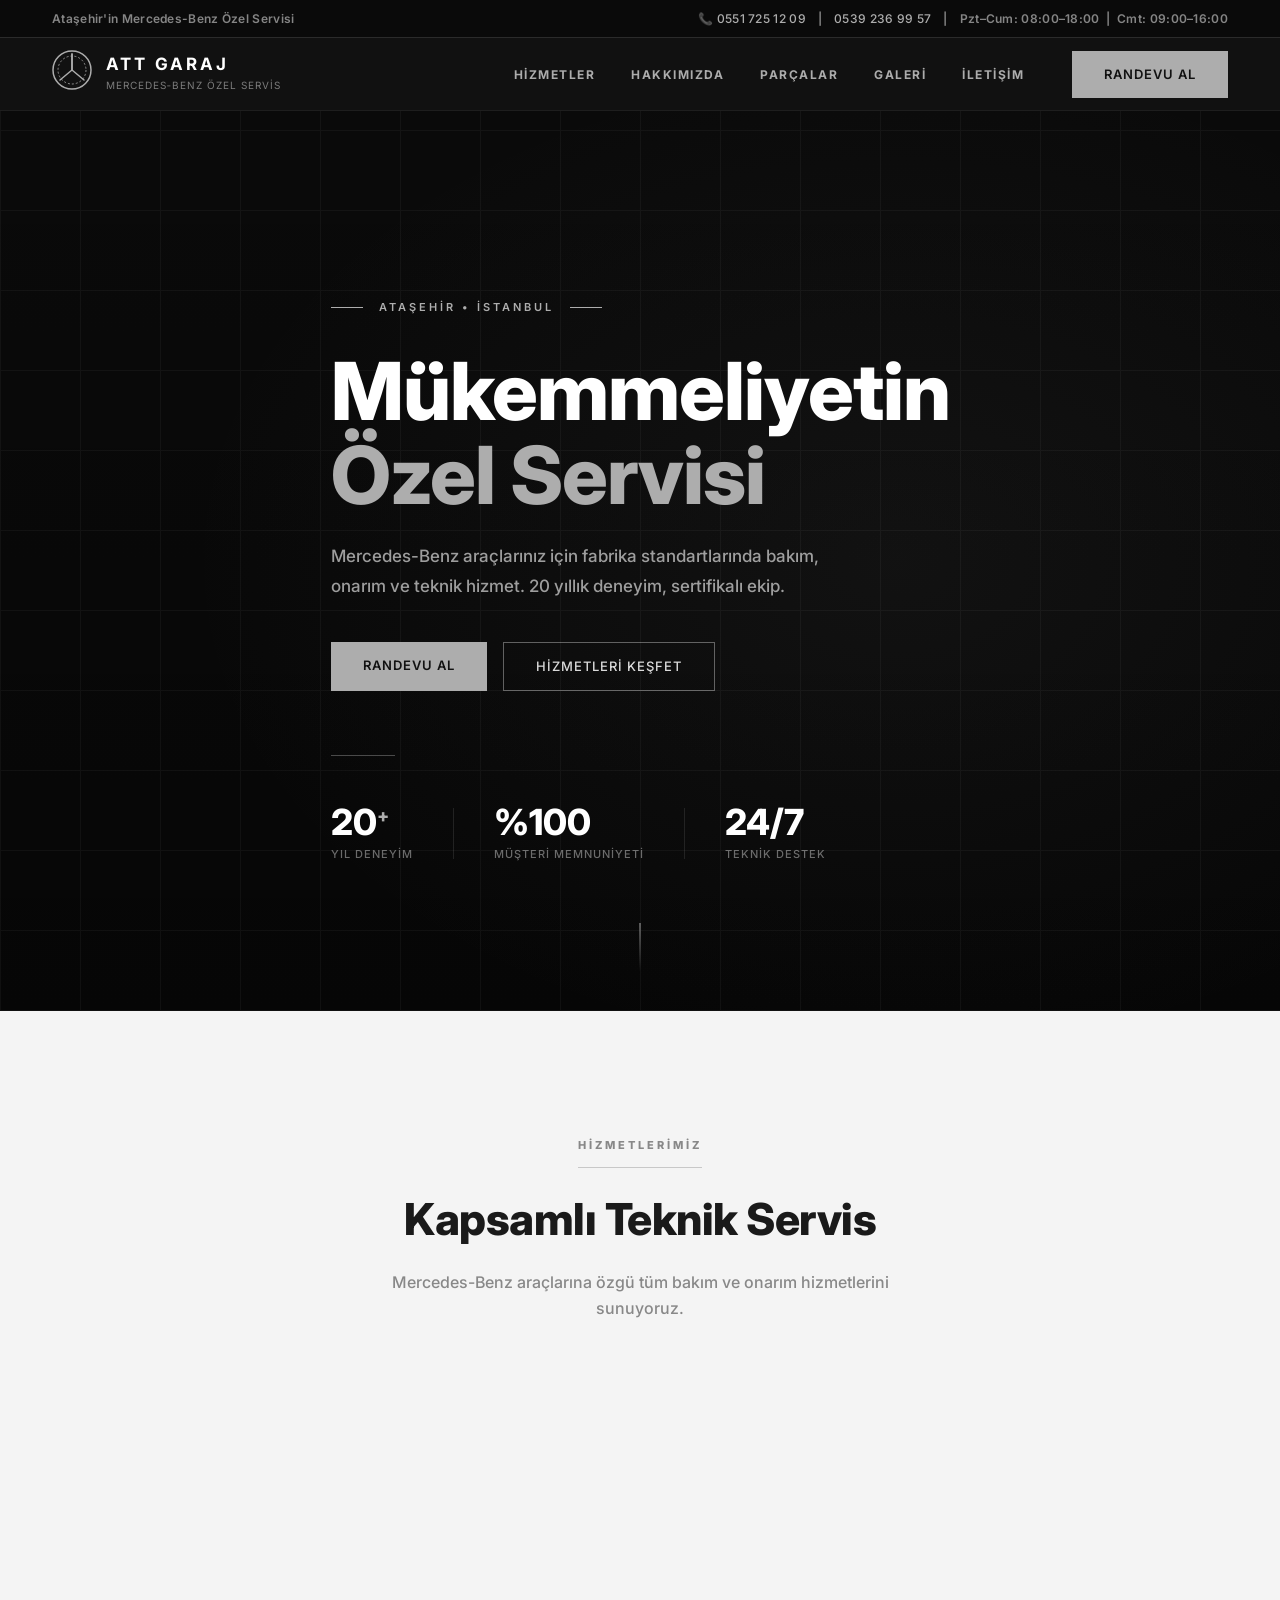
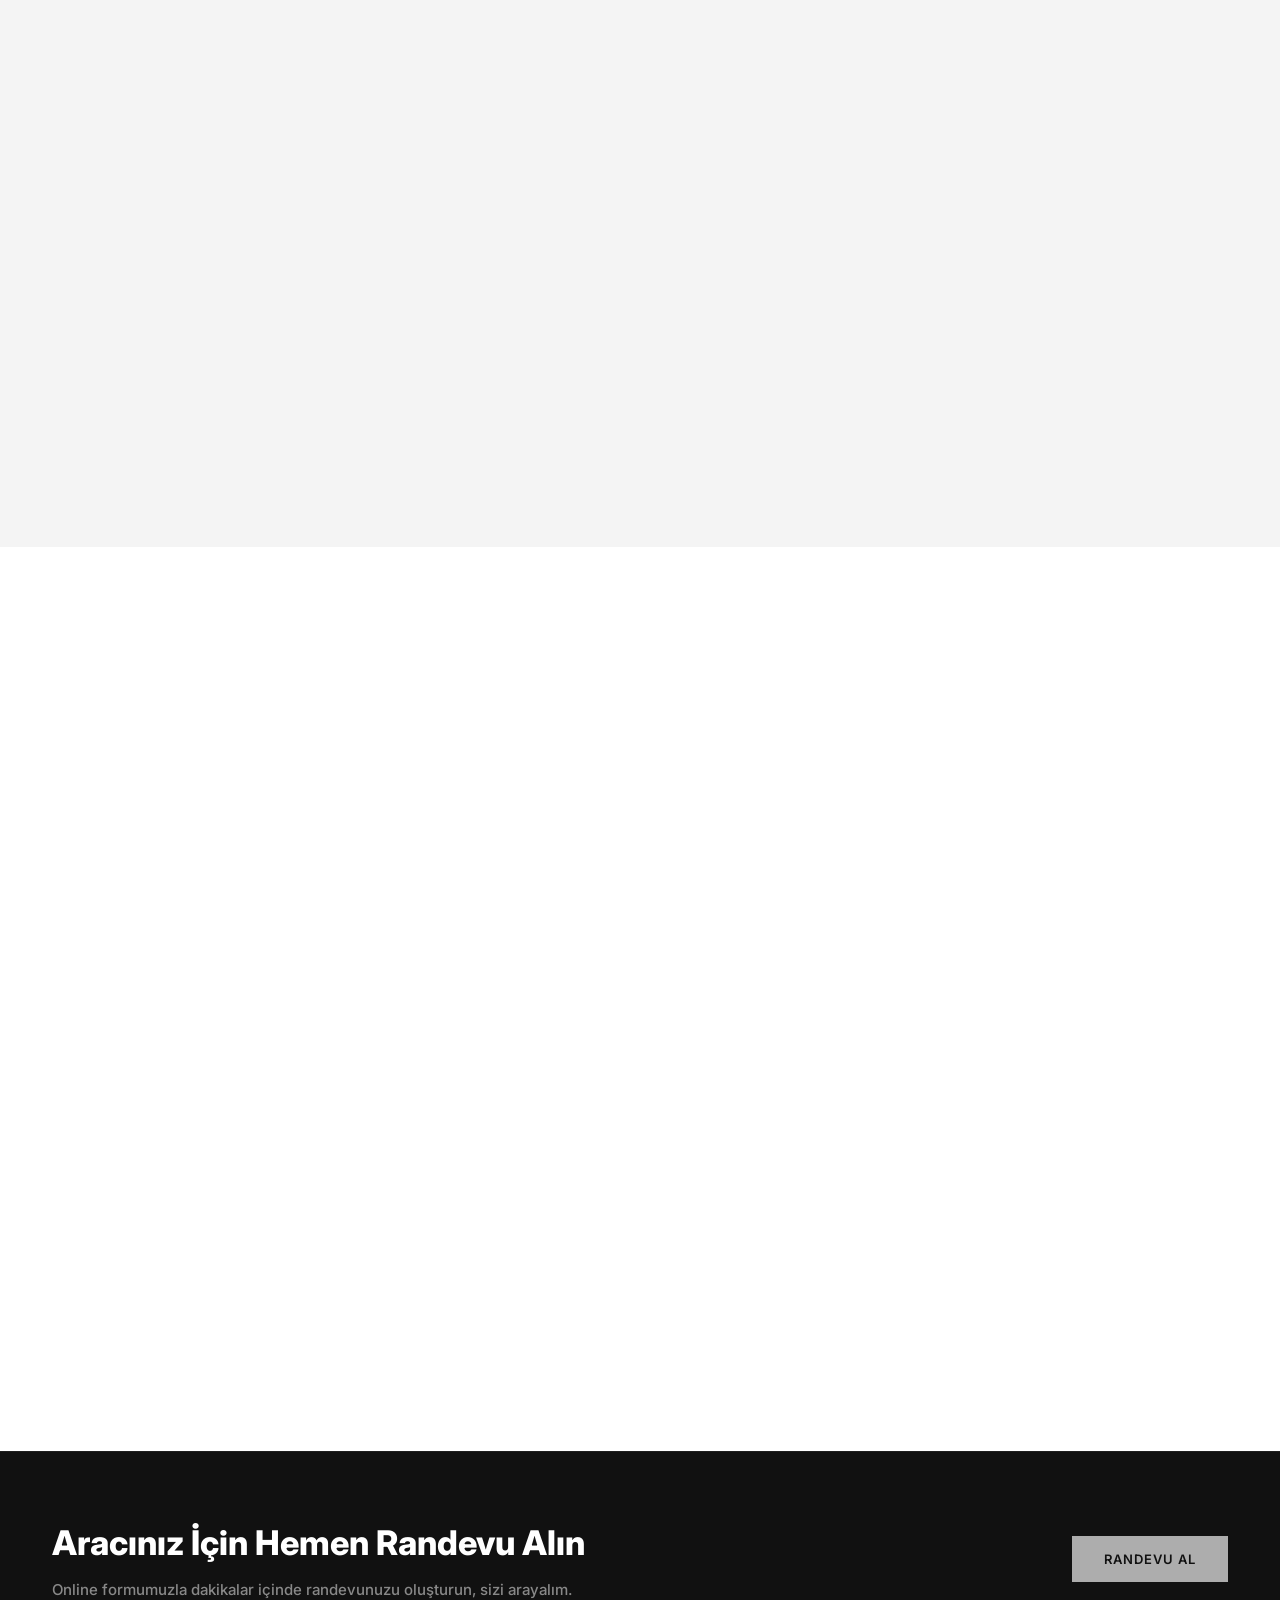
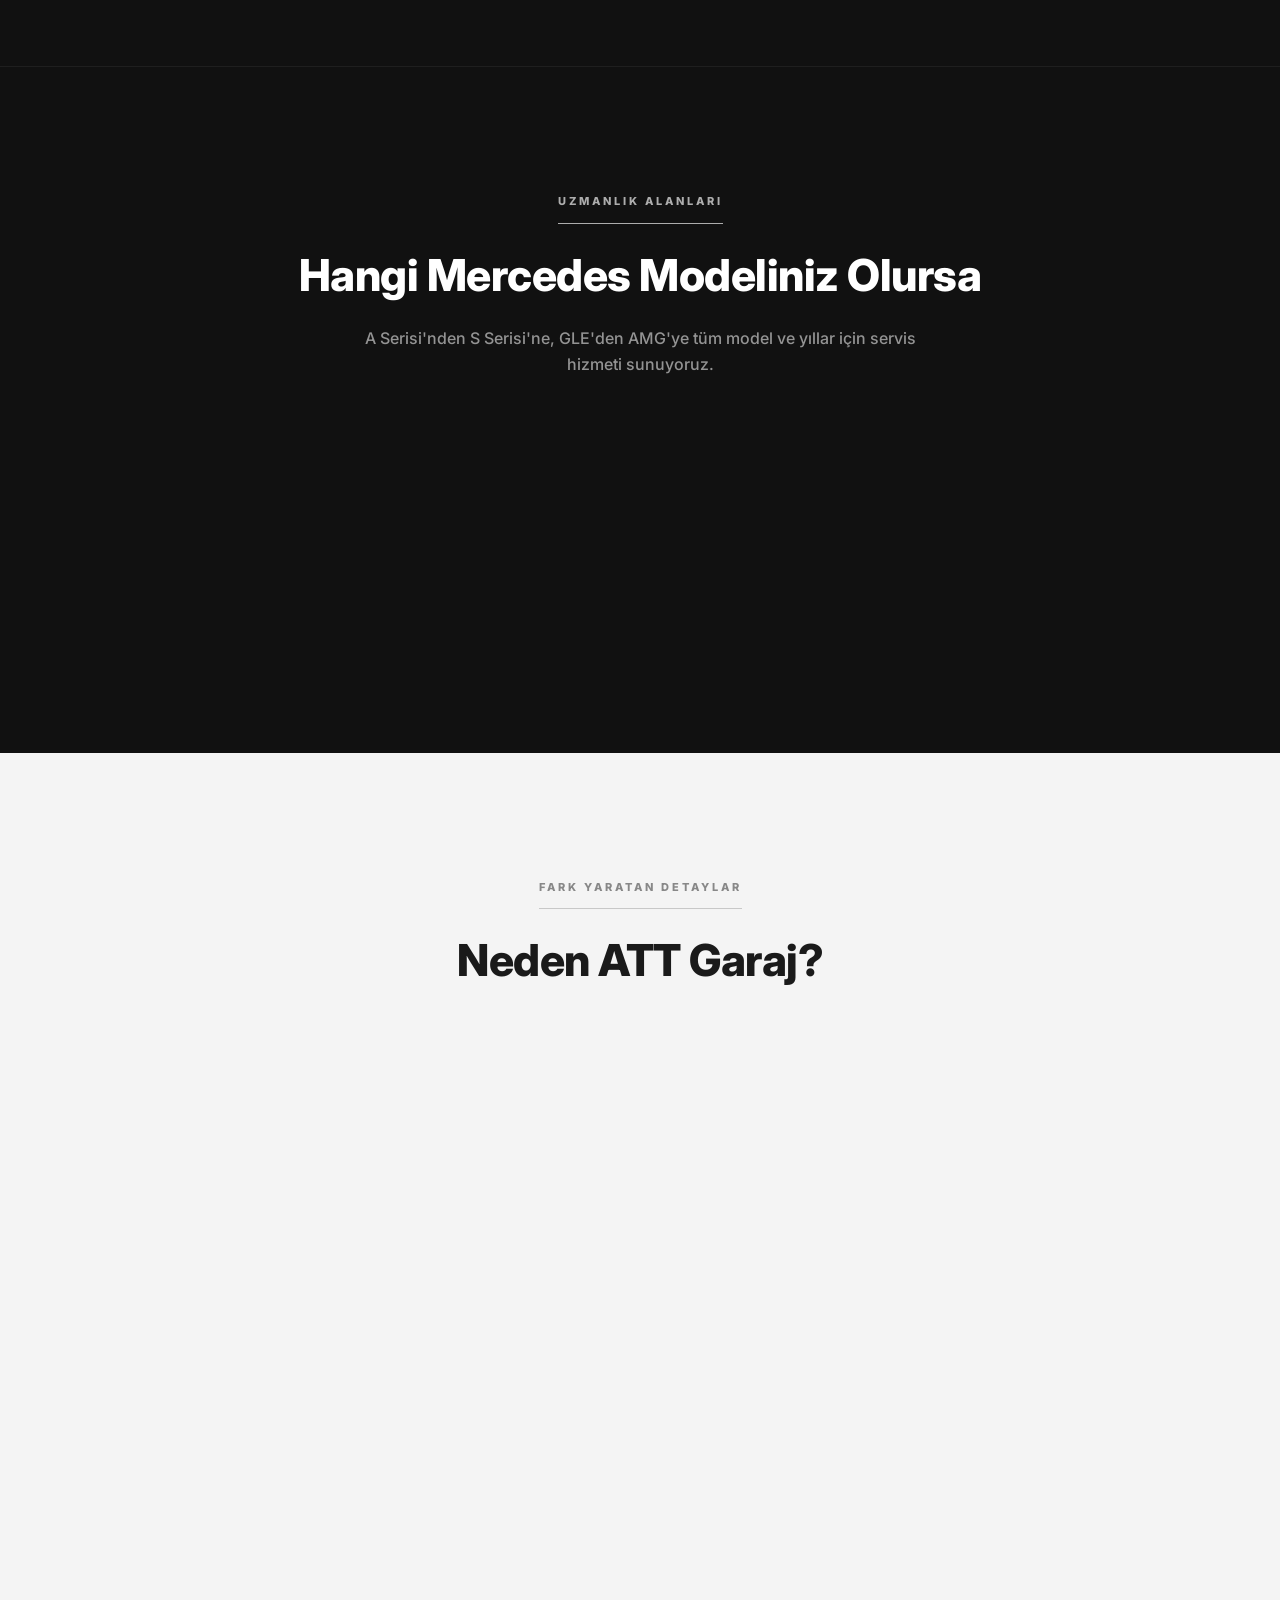
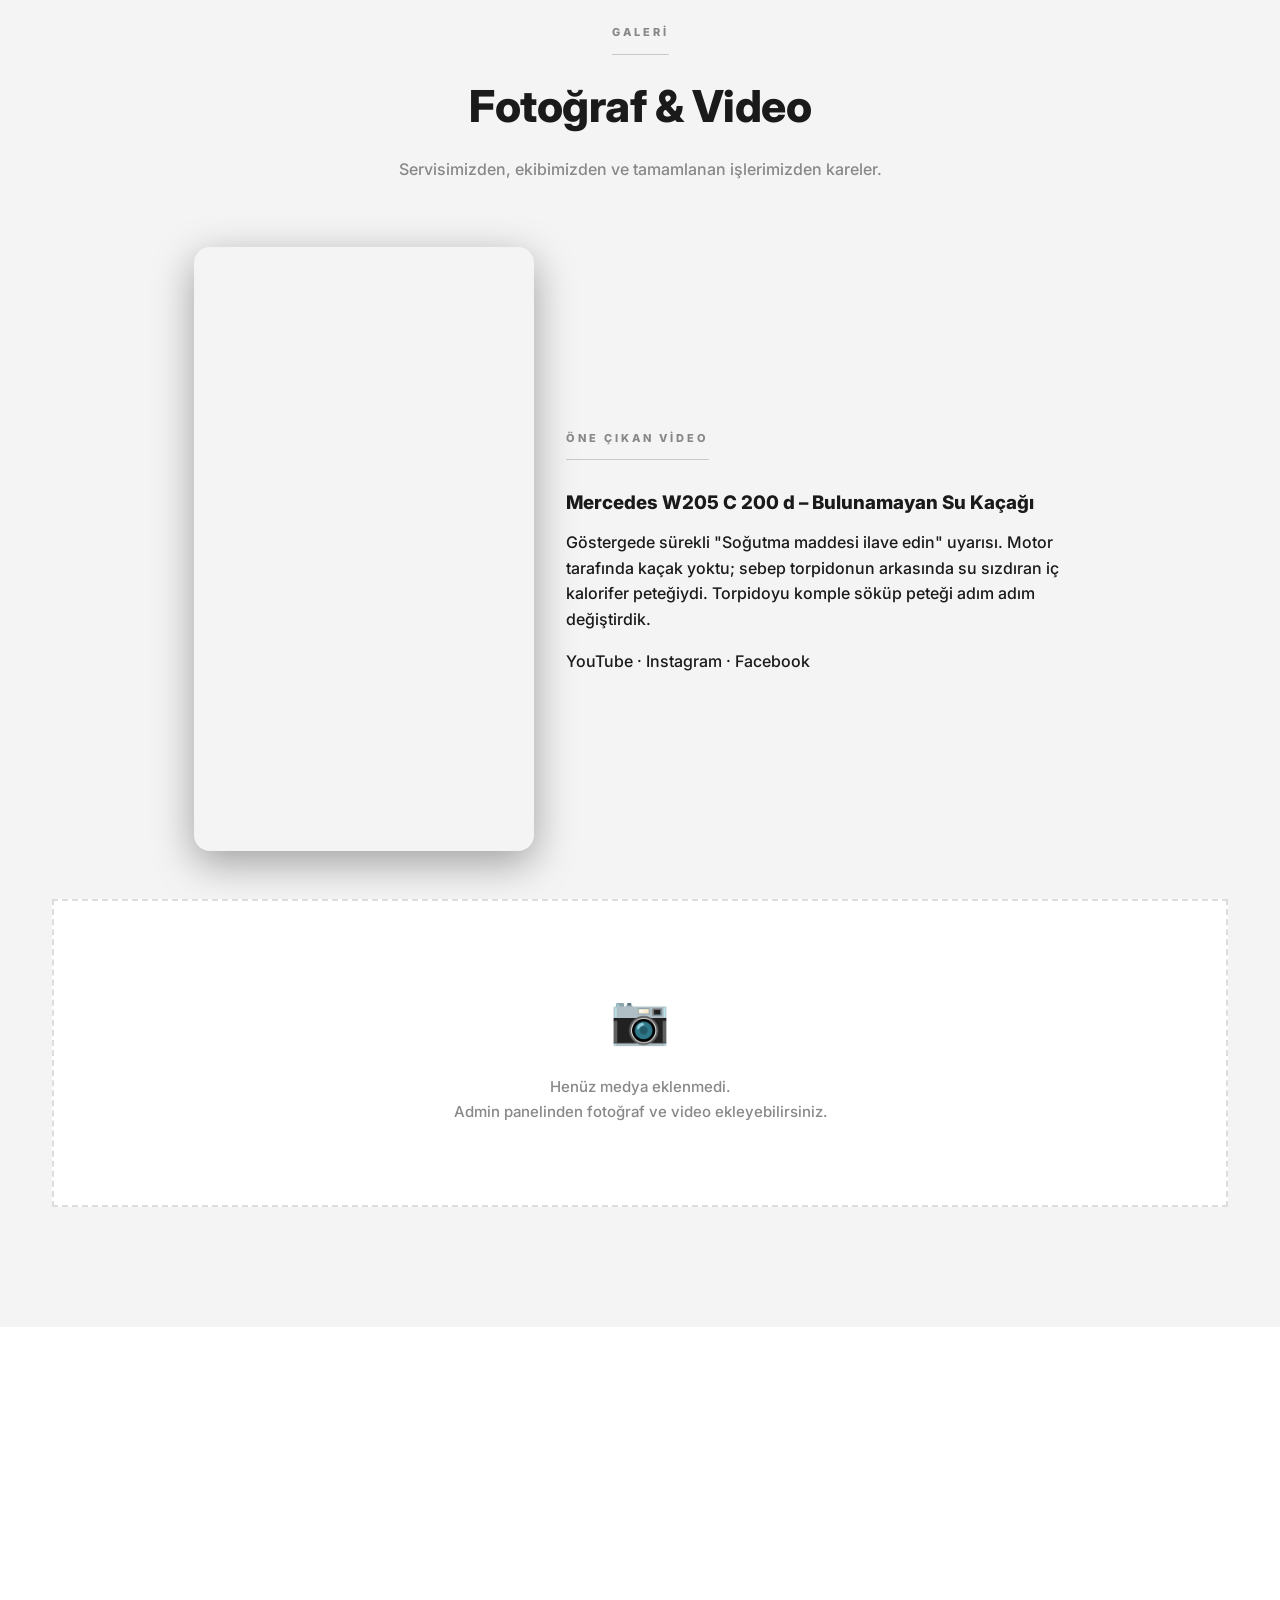
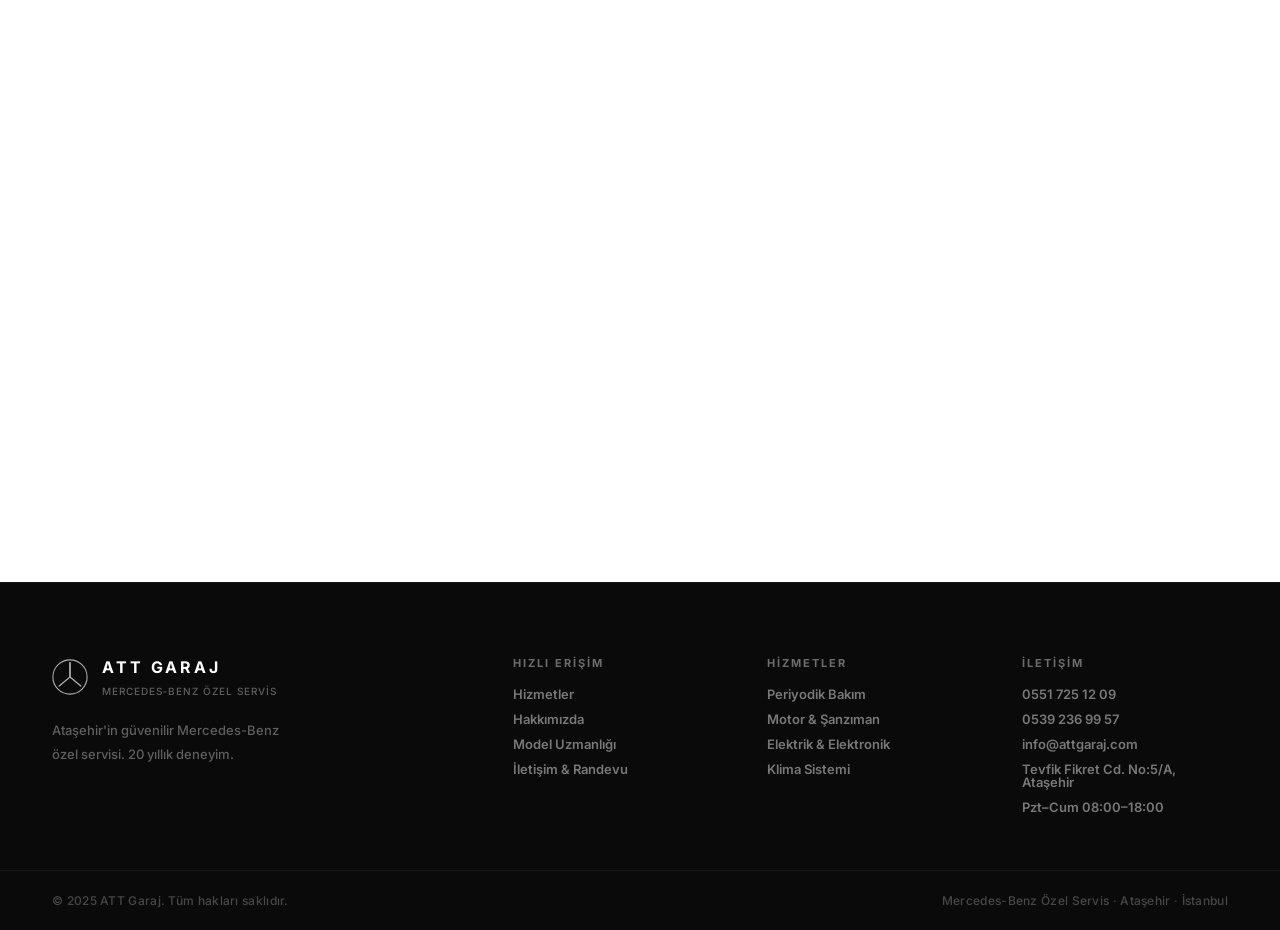
==== commit bd7325c1: "feat: W205 su kacagi videosu galeriye eklendi" ====
--- a/index.html
+++ b/index.html
@@ -302,6 +302,31 @@
         <h2>Fotoğraf & Video</h2>
         <p>Servisimizden, ekibimizden ve tamamlanan işlerimizden kareler.</p>
       </div>
+      <!-- ÖNE ÇIKAN VİDEO -->
+      <article class="featured-video" style="display:flex;flex-wrap:wrap;gap:32px;align-items:center;justify-content:center;margin-bottom:48px;">
+        <div style="width:100%;max-width:340px;aspect-ratio:9/16;border-radius:16px;overflow:hidden;box-shadow:0 12px 40px rgba(0,0,0,.35);">
+          <iframe src="https://www.youtube-nocookie.com/embed/3Q8j-OWotjc" title="Mercedes W205 C 200 d Bulunamayan Su Kaçağı | İç Kalorifer Peteği Değişimi" loading="lazy" style="width:100%;height:100%;border:0;" allow="accelerometer; encrypted-media; gyroscope; picture-in-picture; web-share" allowfullscreen></iframe>
+        </div>
+        <div style="flex:1;min-width:260px;max-width:520px;">
+          <span class="section-tag">Öne Çıkan Video</span>
+          <h3 style="margin:12px 0;">Mercedes W205 C 200 d – Bulunamayan Su Kaçağı</h3>
+          <p>Göstergede sürekli "Soğutma maddesi ilave edin" uyarısı. Motor tarafında kaçak yoktu; sebep torpidonun arkasında su sızdıran iç kalorifer peteğiydi. Torpidoyu komple söküp peteği adım adım değiştirdik.</p>
+          <p style="margin-top:16px;">
+            <a href="https://youtu.be/3Q8j-OWotjc" target="_blank" rel="noopener">YouTube</a> ·
+            <a href="https://www.instagram.com/reel/De_jR6UP4Wp/" target="_blank" rel="noopener">Instagram</a> ·
+            <a href="https://www.facebook.com/109665947569272/videos/1642037317707184" target="_blank" rel="noopener">Facebook</a>
+          </p>
+        </div>
+        <script type="application/ld+json">
+        {"@context":"https://schema.org","@type":"VideoObject",
+         "name":"Mercedes W205 C 200 d Bulunamayan Su Kaçağı | İç Kalorifer Peteği Değişimi",
+         "description":"Mercedes-Benz W205 C 200 d'de bulunamayan su kaçağı: sebep torpido arkasındaki iç kalorifer peteği. ATT Garaj, Ataşehir / İstanbul.",
+         "thumbnailUrl":"https://i.ytimg.com/vi/3Q8j-OWotjc/maxresdefault.jpg",
+         "uploadDate":"2026-10-27","duration":"PT9M40S",
+         "contentUrl":"https://youtu.be/3Q8j-OWotjc","embedUrl":"https://www.youtube.com/embed/3Q8j-OWotjc",
+         "publisher":{"@type":"AutoRepair","name":"ATT Garaj","telephone":"+905392369957","address":{"@type":"PostalAddress","addressLocality":"Ataşehir","addressRegion":"İstanbul","addressCountry":"TR"}}}
+        </script>
+      </article>
       <div class="media-grid" id="mediaGrid">
         <!-- localStorage'dan dinamik olarak dolacak -->
         <div class="media-empty" id="mediaEmpty">
